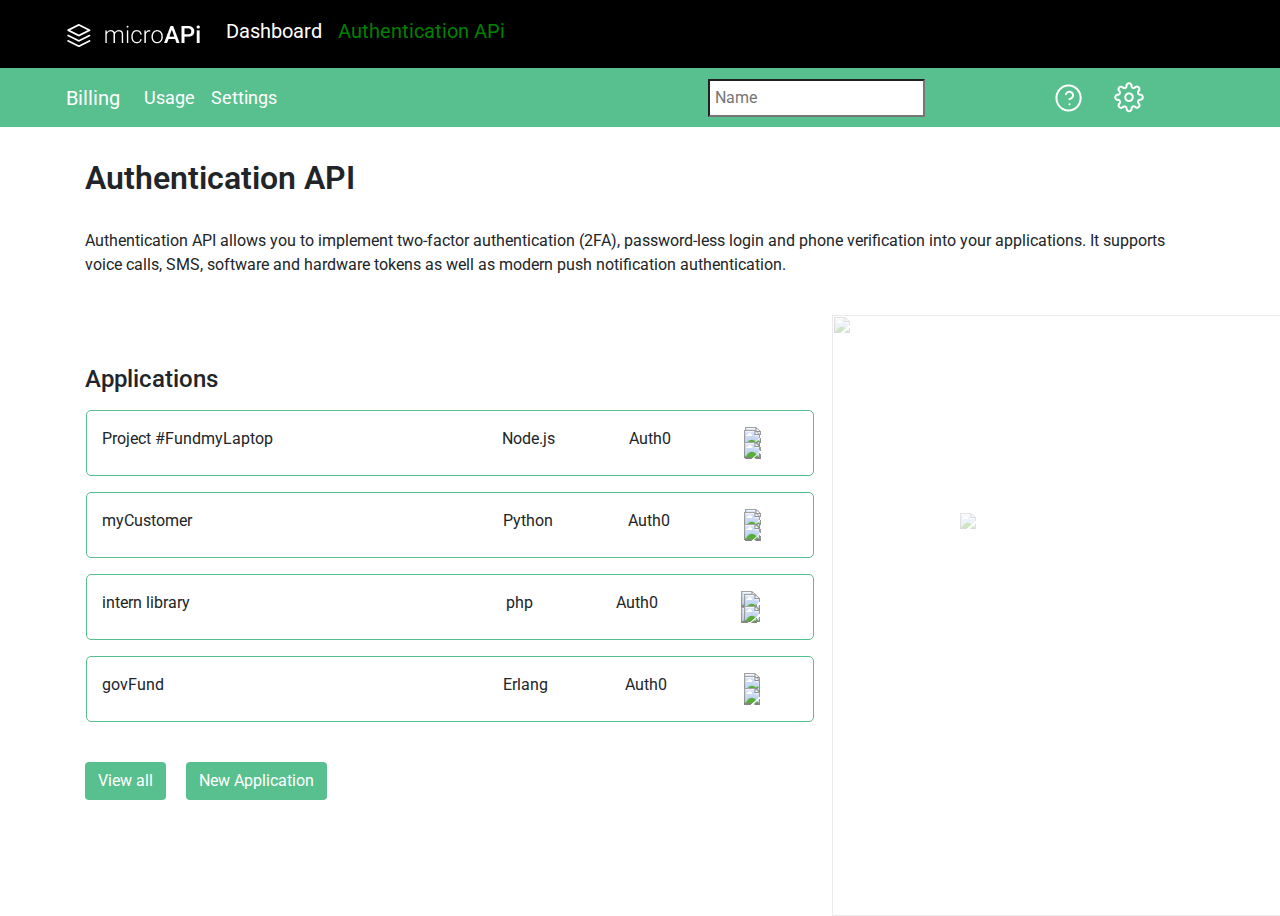
==== authapi.html @ 9a60c69c "Upgrade" ====
<!doctype html>
<html lang="en">
  <head>
    <title>Title</title>
    <!-- Required meta tags -->
    <meta charset="utf-8">
    <meta name="viewport" content="width=device-width, initial-scale=1, shrink-to-fit=no">

    <!-- Bootstrap CSS -->
    <link href='https://fonts.googleapis.com/css?family=Roboto' rel='stylesheet'>
    <link rel="stylesheet" href="https://stackpath.bootstrapcdn.com/bootstrap/4.3.1/css/bootstrap.min.css" integrity="sha384-ggOyR0iXCbMQv3Xipma34MD+dH/1fQ784/j6cY/iJTQUOhcWr7x9JvoRxT2MZw1T" crossorigin="anonymous">
    <link rel="stylesheet" href="css/authapi.css">
</head>
  <body>
    <div class="second1">
        <div class="first">
            <nav class="navbar navbar-expand-lg navbar-light ">
                <a class="navbar-brand" href="index.html" style="color: white !important;">
                  <img src="assets/logo.png">
                </a>                 
                  <ul class="navbar-nav mr-auto mt-2 mt-lg-0">
                    <li class="nav-item active">
                        <a class="nav-link" href="index.html" class="five" style=" color:white; margin-bottom:6px; font-size: 20px !important;">Dashboard</a>
                      </li>
                    <li class="nav-item active">
                        <a class="nav-link" href="authapi.html" class="five" style=" color:green; margin-bottom:6px; font-size: 20px !important;">Authentication APi</a>
                      </li>
                    
                  </ul>
            
                </div>
              </nav>
        </div>
    </div>
    <section>
    <div class="second">
        <div class="first">
            <nav class="navbar navbar-expand-lg navbar-light ">
                <a class="navbar-brand" href="billings.html" style="color: white !important;">Billing</a>
            
                <button class="navbar-toggler" type="button" data-toggle="collapse" data-target="#navbarTogglerDemo02" aria-controls="navbarTogglerDemo02" aria-expanded="false" aria-label="Toggle navigation">
                  <span class="navbar-toggler-icon"></span>
                </button>
              
                <div class="collapse navbar-collapse" id="navbarTogglerDemo02">
                  <ul class="navbar-nav mr-auto mt-2 mt-lg-0">
                    <li class="nav-item active">
                      <a class="nav-link" href="usage.html" class="five"style="color:white; font-size: 18px   !important; " >Usage </a>
                    </li>
                    <li class="nav-item active">
                        <a class="nav-link" href="#" class="five" style=" color:white; font-size: 18px !important;">Settings</a>
                      </li>
                    
                  </ul>
                  <form class="form-inline my-2 my-lg-0">
                    <input type="text"  placeholder="Name" id="one" style="margin-right: 100px;">
                    <img src="assets/help-circle.png" alt="" class="img1">
                    <img src="assets/settings (1).png" alt="" class="img1">
                   
                  </form>
                </div>
              </nav>
        </div>
    </div>
    <section class="auth-api py-3">
        <div class="container">
            <div class="auth-top pb-5">
                <div class="auth-h py-3">
                    <h2 id="auth-h2">Authentication API</h2>
                </div>
                <div class="auth-p py-2">
                    <p>Authentication API allows you to implement two-factor authentication (2FA), password-less login and phone verification into your applications. It supports voice calls, SMS, software and hardware tokens as well as modern push notification authentication.</p>
                </div>
            </div>

            <div class="applications py-3 row">
                <div class="col-md-8">
                    <div class="app">
                        <h4>Applications</h4>
                    </div>
                    <div class="new-app my-3 py-3 row">
                    <div class="project-name col-6">Project #FundmyLaptop</div>
                    <div class="project-prop col-6">
                        <div class="lang">Node.js</div>
                        <div class="auth">Auth0</div>
                        <div class="auth-icon">
                            <img src="img/topbox.svg" class="img-fluid imgi" id="box1">
                            <img class="img-fluid imgi" src="img/bottombox.svg " id="box2">
                            <img class="img-fluid imgi dot" src="img/Vector (4).svg " id="dot1">
                            <img class="img-fluid imgi dot" src="img/Vector (5).svg " id="dot2">
                        </div>
                    </div>
                    </div>

                    <div class="new-app my-3 py-3 row">
                        <div class="project-name col-6">myCustomer</div>
                        <div class="project-prop col-6">
                            <div class="lang">Python</div>
                            <div class="auth">Auth0</div>
                            <div class="auth-icon">
                                <img src="img/topbox.svg" class="img-fluid imgi" id="box1">
                                <img class="img-fluid imgi" src="img/bottombox.svg " id="box2">
                                <img class="img-fluid imgi dot" src="img/Vector (4).svg " id="dot1">
                                <img class="img-fluid imgi dot" src="img/Vector (5).svg " id="dot2">
                            </div>
                        </div>
                        </div>

                        <div class="new-app my-3 py-3 row">
                            <div class="project-name col-6 ">intern library</div>
                            <div class="project-prop col-6">
                                <div class="lang">php</div>
                                <div class="auth">Auth0</div>
                                <div class="auth-icon">
                                    <img src="img/topbox.svg" class="img/img-fluid imgi" id="box1">
                                    <img class="img-fluid imgi" src="img/bottombox.svg " id="box2">
                                    <img class="img-fluid imgi dot" src="img/Vector (4).svg " id="dot1">
                                    <img class="img-fluid imgi dot" src="img/Vector (5).svg " id="dot2">
                                </div>
                            </div>
                            </div>

                            <div class="new-app my-3 py-3 row">
                                <div class="project-name col-6">govFund</div>
                                <div class="project-prop col-6">
                                    <div class="lang">Erlang</div>
                                    <div class="auth">Auth0</div>
                                    <div class="auth-icon">
                                        <img src="img/topbox.svg" class="img-fluid imgi" id="box1">
                                        <img class="img-fluid imgi" src="img/bottombox.svg " id="box2">
                                        <img class="img-fluid imgi dot" src="img/Vector (4).svg " id="dot1">
                                        <img class="img-fluid imgi dot" src="img/Vector (5).svg " id="dot2">
                                    </div>
                                </div>
                                </div>

                                <button class="btn my-4"><a href="#">View all</a></button>
                                <button class="btn ml-3 my-4"><a href="#">New Application</a></button>

                </div>
                <div class="background">
                    <img src="img/Ellipse 20.svg" class="img-fluid d-none d-md-block" id="eclipse">
                    <img src="img/key.svg" class="img-fluid d-none d-md-block" id="key">
                </div>

                </div>
                
            </div>
            
        </div>
    </section>
    
</section>
    <!-- Optional JavaScript -->
    <!-- jQuery first, then Popper.js, then Bootstrap JS -->
    <script src="https://code.jquery.com/jquery-3.3.1.slim.min.js" integrity="sha384-q8i/X+965DzO0rT7abK41JStQIAqVgRVzpbzo5smXKp4YfRvH+8abtTE1Pi6jizo" crossorigin="anonymous"></script>
    <script src="https://cdnjs.cloudflare.com/ajax/libs/popper.js/1.14.7/umd/popper.min.js" integrity="sha384-UO2eT0CpHqdSJQ6hJty5KVphtPhzWj9WO1clHTMGa3JDZwrnQq4sF86dIHNDz0W1" crossorigin="anonymous"></script>
    <script src="https://stackpath.bootstrapcdn.com/bootstrap/4.3.1/js/bootstrap.min.js" integrity="sha384-JjSmVgyd0p3pXB1rRibZUAYoIIy6OrQ6VrjIEaFf/nJGzIxFDsf4x0xIM+B07jRM" crossorigin="anonymous"></script>
  </body>
</html>
---- css/authapi.css ----
.first{
    margin-left:50px;
    margin-right: 120px;
}
.second{
    background: #58BF8E
}
.second1{
    background:black;
  }
  
.img1{
    margin-left: 30px;
}

.four{
    background-image: url(./Vector\ \(8\).png) right !important;
}
#one{
    background: url(./Vector\ \(8\).png) right no-repeat;
    background-color: white ;
    background-position-x: 150px;
    padding: 5px 5px;
    
}
.five{
    font-size: 100px !important;
}
a:hover{
    border-bottom: 2px solid white !important;
}



@media(max-width:375px){
    .first{
        margin-left: 10px;
        margin-right: 10px;
    }
    .img1{
        margin-left: 10px;
    }
}



@media(min-width:376px) and (max-width:500px){
    .first{
        margin-left: 10px;
        margin-right: 10px;
    }
}


@media(min-width:501px) and (max-width:768px){
    .first{
        margin-left: 10px;
        margin-right: 10px;
    }

}

@media(min-width:769px) and (max-width:1200px){
    .first{
        margin-left: 10px;
        margin-right: 10px;
    }

}
/*Authentication API page by lolade
*/
*{
    padding:0px;
    margin:0px;
}

body{
    font-family: 'Roboto' !important;
    overflow:hidden;
    font-style: normal !important;
}

#auth-h2{
    font-weight:600;
}

.new-app{
    border:1px solid #58BF8E;
    border-radius:5px;
    margin-left:1px !important;
    margin-right:1px !important;
}

.project-prop{
    display:flex;
    justify-content: space-around;
}



.dot{
    position: absolute;
    top: 03px;
    left: 81%;
}

#dot2{
    top:15px;
}

.imgi{
    display:block;
}

button{
    background:#58BF8E !important;
    color:white !important;
}
button a{
    color:white !important;
    text-decoration: none !important;
}

/* .background{
    position:absolute;
} */

.background img{
    position:absolute;
    opacity:0.3;
    top:35%;
    left:65%;
}

#eclipse{
    width: 491.71px;
    height: 600.68px;
}

#key{
    top:57%;
    left:75%;
}
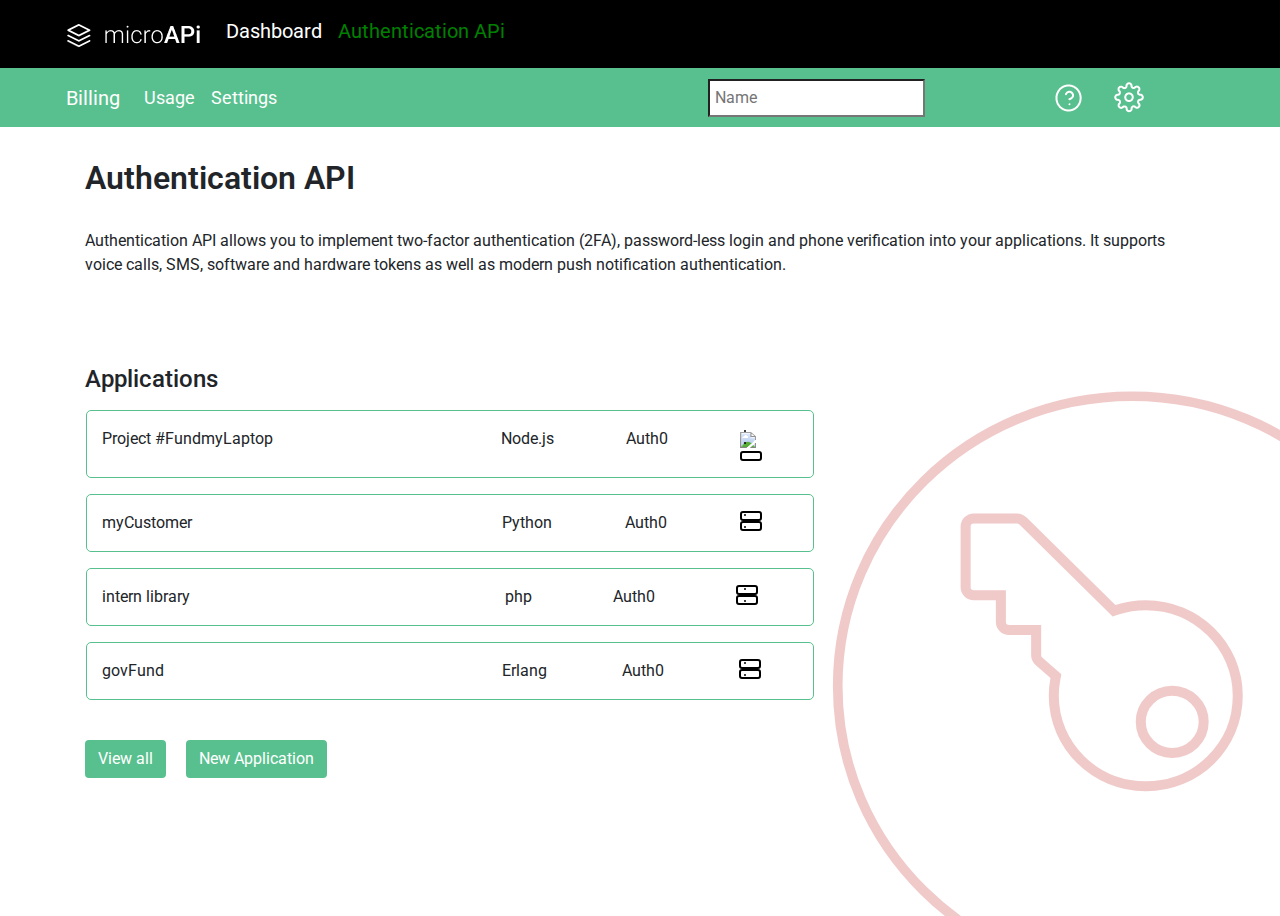
==== commit 0a1e17c4: "Updates" ====
--- a/authapi.html
+++ b/authapi.html
@@ -48,7 +48,7 @@
                       <a class="nav-link" href="usage.html" class="five"style="color:white; font-size: 18px   !important; " >Usage </a>
                     </li>
                     <li class="nav-item active">
-                        <a class="nav-link" href="#" class="five" style=" color:white; font-size: 18px !important;">Settings</a>
+                        <a class="nav-link" href="authset.html" class="five" style=" color:white; font-size: 18px !important;">Settings</a>
                       </li>
                     
                   </ul>
@@ -84,10 +84,10 @@
                         <div class="lang">Node.js</div>
                         <div class="auth">Auth0</div>
                         <div class="auth-icon">
-                            <img src="img/topbox.svg" class="img-fluid imgi" id="box1">
-                            <img class="img-fluid imgi" src="img/bottombox.svg " id="box2">
-                            <img class="img-fluid imgi dot" src="img/Vector (4).svg " id="dot1">
-                            <img class="img-fluid imgi dot" src="img/Vector (5).svg " id="dot2">
+                            <img src="assets/topbox.svg class="img-fluid imgi" id="box1">
+                            <img class="img-fluid imgi" src="assets/bottombox.svg" id="box2">
+                            <img class="img-fluid imgi dot" src="assets/Vector (4).svg" id="dot1">
+                            <img class="img-fluid imgi dot" src="assets/Vector (5).svg" id="dot2">
                         </div>
                     </div>
                     </div>
@@ -98,10 +98,10 @@
                             <div class="lang">Python</div>
                             <div class="auth">Auth0</div>
                             <div class="auth-icon">
-                                <img src="img/topbox.svg" class="img-fluid imgi" id="box1">
-                                <img class="img-fluid imgi" src="img/bottombox.svg " id="box2">
-                                <img class="img-fluid imgi dot" src="img/Vector (4).svg " id="dot1">
-                                <img class="img-fluid imgi dot" src="img/Vector (5).svg " id="dot2">
+                                <img src="assets/topbox.svg" class="img-fluid imgi" id="box1">
+                                <img class="img-fluid imgi" src="assets/bottombox.svg" id="box2">
+                                <img class="img-fluid imgi dot" src="assets/Vector (4).svg" id="dot1">
+                                <img class="img-fluid imgi dot" src="assets/Vector (5).svg" id="dot2">
                             </div>
                         </div>
                         </div>
@@ -112,10 +112,10 @@
                                 <div class="lang">php</div>
                                 <div class="auth">Auth0</div>
                                 <div class="auth-icon">
-                                    <img src="img/topbox.svg" class="img/img-fluid imgi" id="box1">
-                                    <img class="img-fluid imgi" src="img/bottombox.svg " id="box2">
-                                    <img class="img-fluid imgi dot" src="img/Vector (4).svg " id="dot1">
-                                    <img class="img-fluid imgi dot" src="img/Vector (5).svg " id="dot2">
+                                    <img src="assets/topbox.svg" class="img/img-fluid imgi" id="box1">
+                                    <img class="img-fluid imgi" src="assets/bottombox.svg" id="box2">
+                                    <img class="img-fluid imgi dot" src="assets/Vector (4).svg" id="dot1">
+                                    <img class="img-fluid imgi dot" src="assets/Vector (5).svg" id="dot2">
                                 </div>
                             </div>
                             </div>
@@ -126,10 +126,10 @@
                                     <div class="lang">Erlang</div>
                                     <div class="auth">Auth0</div>
                                     <div class="auth-icon">
-                                        <img src="img/topbox.svg" class="img-fluid imgi" id="box1">
-                                        <img class="img-fluid imgi" src="img/bottombox.svg " id="box2">
-                                        <img class="img-fluid imgi dot" src="img/Vector (4).svg " id="dot1">
-                                        <img class="img-fluid imgi dot" src="img/Vector (5).svg " id="dot2">
+                                        <img src="assets/topbox.svg" class="img-fluid imgi" id="box1">
+                                        <img class="img-fluid imgi" src="assets/bottombox.svg" id="box2">
+                                        <img class="img-fluid imgi dot" src="assets/Vector (4).svg" id="dot1">
+                                        <img class="img-fluid imgi dot" src="assets/Vector (5).svg" id="dot2">
                                     </div>
                                 </div>
                                 </div>
@@ -139,8 +139,8 @@
 
                 </div>
                 <div class="background">
-                    <img src="img/Ellipse 20.svg" class="img-fluid d-none d-md-block" id="eclipse">
-                    <img src="img/key.svg" class="img-fluid d-none d-md-block" id="key">
+                    <img src="assets/Ellipse 20.svg" class="img-fluid d-none d-md-block" id="eclipse">
+                    <img src="assets/key.svg" class="img-fluid d-none d-md-block" id="key">
                 </div>
 
                 </div>
--- a/css/authapi.css
+++ b/css/authapi.css
@@ -67,19 +67,6 @@
     }
 
 }
-/*Authentication API page by lolade
-*/
-*{
-    padding:0px;
-    margin:0px;
-}
-
-body{
-    font-family: 'Roboto' !important;
-    overflow:hidden;
-    font-style: normal !important;
-}
-
 #auth-h2{
     font-weight:600;
 }
